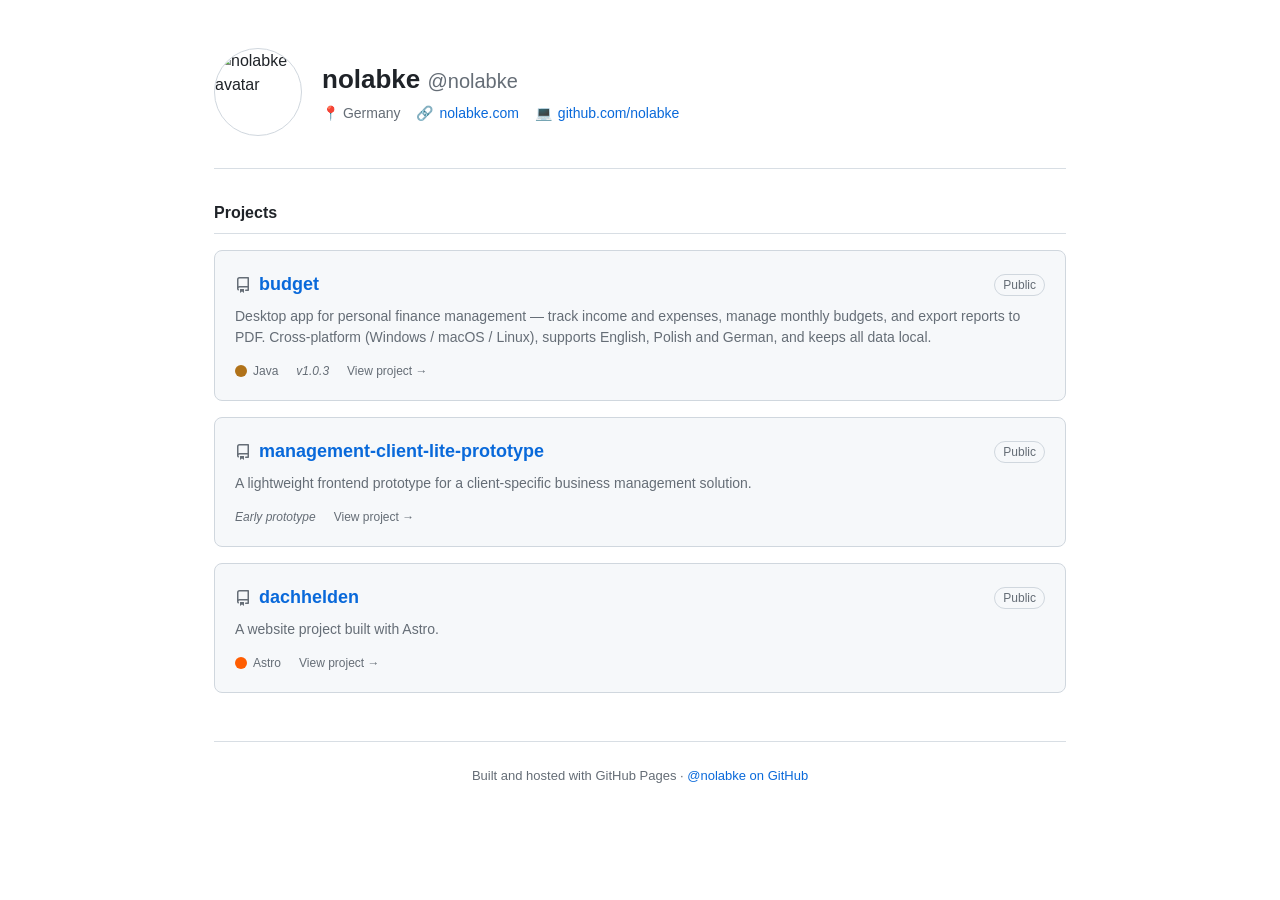
==== index.html @ d10775ad "Init" ====
<!DOCTYPE html>
<html lang="en">
<head>
<meta charset="UTF-8">
<meta name="viewport" content="width=device-width, initial-scale=1.0">
<title>nolabke</title>
<meta name="description" content="Projects by nolabke">
<link rel="stylesheet" href="styles.css">
</head>
<body>
  <div class="wrap">

    <header class="profile">
      <img src="https://avatars.githubusercontent.com/u/299055262?v=4" alt="nolabke avatar">
      <div>
        <h1>nolabke <span class="username">@nolabke</span></h1>
        <div class="meta">
          <span>📍 Germany</span>
          <span>🔗 <a href="https://nolabke.com" target="_blank" rel="noopener">nolabke.com</a></span>
          <span>💻 <a href="https://github.com/nolabke" target="_blank" rel="noopener">github.com/nolabke</a></span>
        </div>
      </div>
    </header>

    <h2 class="section-title">Projects</h2>

    <div class="repos">

      <!-- budget -->
      <a class="repo-card" href="projects/budget.html" style="display:block;">
        <div class="repo-head">
          <span class="repo-name">
            <svg height="16" viewBox="0 0 16 16" width="16" aria-hidden="true"><path d="M2 2.5A2.5 2.5 0 0 1 4.5 0h8.75a.75.75 0 0 1 .75.75v12.5a.75.75 0 0 1-.75.75h-2.5a.75.75 0 0 1 0-1.5h1.75v-2h-8a1 1 0 0 0-.714 1.7.75.75 0 1 1-1.072 1.05A2.495 2.495 0 0 1 2 11.5Zm10.5-1h-8a1 1 0 0 0-1 1v6.708A2.486 2.486 0 0 1 4.5 9h8ZM5 12.25a.25.25 0 0 1 .25-.25h3.5a.25.25 0 0 1 .25.25v3.25a.25.25 0 0 1-.4.2l-1.45-1.087a.249.249 0 0 0-.3 0L5.4 15.7a.25.25 0 0 1-.4-.2Z"></path></svg>
            budget
          </span>
          <span class="visibility">Public</span>
        </div>
        <p class="desc">Desktop app for personal finance management — track income and expenses, manage monthly budgets, and export reports to PDF. Cross-platform (Windows / macOS / Linux), supports English, Polish and German, and keeps all data local.</p>
        <div class="repo-footer">
          <span class="lang"><span class="lang-dot" style="background:#b07219;"></span>Java</span>
          <span class="status">v1.0.3</span>
          <span class="view-link">View project →</span>
        </div>
      </a>

      <!-- management-client-lite-prototype -->
      <a class="repo-card" href="projects/management-client-lite-prototype.html" style="display:block;">
        <div class="repo-head">
          <span class="repo-name">
            <svg height="16" viewBox="0 0 16 16" width="16" aria-hidden="true"><path d="M2 2.5A2.5 2.5 0 0 1 4.5 0h8.75a.75.75 0 0 1 .75.75v12.5a.75.75 0 0 1-.75.75h-2.5a.75.75 0 0 1 0-1.5h1.75v-2h-8a1 1 0 0 0-.714 1.7.75.75 0 1 1-1.072 1.05A2.495 2.495 0 0 1 2 11.5Zm10.5-1h-8a1 1 0 0 0-1 1v6.708A2.486 2.486 0 0 1 4.5 9h8ZM5 12.25a.25.25 0 0 1 .25-.25h3.5a.25.25 0 0 1 .25.25v3.25a.25.25 0 0 1-.4.2l-1.45-1.087a.249.249 0 0 0-.3 0L5.4 15.7a.25.25 0 0 1-.4-.2Z"></path></svg>
            management-client-lite-prototype
          </span>
          <span class="visibility">Public</span>
        </div>
        <p class="desc">A lightweight frontend prototype for a client-specific business management solution.</p>
        <div class="repo-footer">
          <span class="status">Early prototype</span>
          <span class="view-link">View project →</span>
        </div>
      </a>

      <!-- dachhelden -->
      <a class="repo-card" href="projects/dachhelden.html" style="display:block;">
        <div class="repo-head">
          <span class="repo-name">
            <svg height="16" viewBox="0 0 16 16" width="16" aria-hidden="true"><path d="M2 2.5A2.5 2.5 0 0 1 4.5 0h8.75a.75.75 0 0 1 .75.75v12.5a.75.75 0 0 1-.75.75h-2.5a.75.75 0 0 1 0-1.5h1.75v-2h-8a1 1 0 0 0-.714 1.7.75.75 0 1 1-1.072 1.05A2.495 2.495 0 0 1 2 11.5Zm10.5-1h-8a1 1 0 0 0-1 1v6.708A2.486 2.486 0 0 1 4.5 9h8ZM5 12.25a.25.25 0 0 1 .25-.25h3.5a.25.25 0 0 1 .25.25v3.25a.25.25 0 0 1-.4.2l-1.45-1.087a.249.249 0 0 0-.3 0L5.4 15.7a.25.25 0 0 1-.4-.2Z"></path></svg>
            dachhelden
          </span>
          <span class="visibility">Public</span>
        </div>
        <p class="desc">A website project built with Astro.</p>
        <div class="repo-footer">
          <span class="lang"><span class="lang-dot" style="background:#ff5d01;"></span>Astro</span>
          <span class="view-link">View project →</span>
        </div>
      </a>

    </div>

    <footer>
      Built and hosted with GitHub Pages · <a href="https://github.com/nolabke" target="_blank" rel="noopener">@nolabke on GitHub</a>
    </footer>

  </div>
</body>
</html>
---- styles.css ----
:root{
  --bg:#ffffff;
  --bg-elevated:#f6f8fa;
  --border:#d0d7de;
  --border-muted:#d8dee4;
  --fg:#1f2328;
  --fg-muted:#656d76;
  --accent:#0969da;
  --accent-emphasis:#0550ae;
  --success:#1a7f37;
  --font: -apple-system, BlinkMacSystemFont, "Segoe UI", Helvetica, Arial, sans-serif, "Apple Color Emoji", "Segoe UI Emoji";
  --font-mono: ui-monospace, SFMono-Regular, "SF Mono", Menlo, Consolas, monospace;
}
*{box-sizing:border-box;}
body{
  margin:0;
  background:var(--bg);
  color:var(--fg);
  font-family:var(--font);
  line-height:1.5;
}
a{color:var(--accent); text-decoration:none;}
a:hover{text-decoration:underline;}

.wrap{
  max-width:900px;
  margin:0 auto;
  padding:48px 24px 80px;
}

/* header / profile */
header.profile{
  display:flex;
  align-items:center;
  gap:20px;
  padding-bottom:32px;
  margin-bottom:32px;
  border-bottom:1px solid var(--border-muted);
}
header.profile img{
  width:88px;
  height:88px;
  border-radius:50%;
  border:1px solid var(--border);
}
header.profile h1{
  margin:0 0 4px;
  font-size:26px;
  font-weight:600;
}
header.profile .username{
  color:var(--fg-muted);
  font-weight:400;
  font-size:20px;
}
header.profile .bio{
  margin:2px 0 8px;
  color:var(--fg-muted);
  max-width:520px;
}
header.profile .meta{
  display:flex;
  flex-wrap:wrap;
  gap:16px;
  font-size:14px;
  color:var(--fg-muted);
}
header.profile .meta span{
  display:inline-flex;
  align-items:center;
  gap:6px;
}

/* section title */
h2.section-title{
  font-size:16px;
  font-weight:600;
  padding-bottom:8px;
  margin:0 0 16px;
  border-bottom:1px solid var(--border-muted);
}

/* repo cards */
.repos{
  display:flex;
  flex-direction:column;
  gap:16px;
}
.repo-card{
  border:1px solid var(--border);
  border-radius:8px;
  padding:20px;
  background:var(--bg-elevated);
  transition:border-color .15s ease, box-shadow .15s ease;
}
.repo-card:hover{
  border-color:#8b949e;
  box-shadow:0 1px 3px rgba(31,35,40,0.08);
}
a.repo-card, a.repo-card:hover{
  color:inherit;
  text-decoration:none;
}
.repo-card .repo-head{
  display:flex;
  align-items:center;
  justify-content:space-between;
  flex-wrap:wrap;
  gap:8px;
  margin-bottom:8px;
}
.repo-card .repo-name{
  font-size:18px;
  font-weight:600;
  color:var(--accent);
  display:flex;
  align-items:center;
  gap:8px;
}
.repo-card .repo-name svg{
  fill:var(--fg-muted);
  flex-shrink:0;
}
.repo-card .visibility{
  font-size:12px;
  color:var(--fg-muted);
  border:1px solid var(--border);
  border-radius:999px;
  padding:1px 8px;
  font-weight:500;
}
.repo-card p.desc{
  margin:0 0 14px;
  color:var(--fg-muted);
  font-size:14px;
}
.repo-card .repo-footer{
  display:flex;
  align-items:center;
  gap:18px;
  font-size:12px;
  color:var(--fg-muted);
}
.repo-card .lang{
  display:inline-flex;
  align-items:center;
  gap:6px;
}
.lang-dot{
  width:12px;
  height:12px;
  border-radius:50%;
  display:inline-block;
}
.repo-card .status{
  font-style:italic;
}
.repo-card a.view-link{
  margin-left:auto;
  font-weight:500;
}

/* project detail pages */
.back-link{
  display:inline-block;
  margin-bottom:24px;
  font-size:14px;
}
article.project{
  border:1px solid var(--border);
  border-radius:8px;
  padding:32px;
  background:var(--bg-elevated);
}
article.project h1{
  margin:0 0 8px;
  font-size:28px;
  display:flex;
  align-items:center;
  gap:10px;
}
article.project h1 svg{
  fill:var(--fg-muted);
}
article.project .tagline{
  color:var(--fg-muted);
  margin:0 0 20px;
  font-size:16px;
}
article.project .facts{
  display:flex;
  flex-wrap:wrap;
  gap:20px;
  margin-bottom:24px;
  padding-bottom:24px;
  border-bottom:1px solid var(--border-muted);
  font-size:13px;
  color:var(--fg-muted);
}
article.project .facts span{
  display:inline-flex;
  align-items:center;
  gap:6px;
}
article.project h2{
  font-size:16px;
  margin:24px 0 10px;
}
article.project ul{
  margin:0 0 16px;
  padding-left:22px;
}
article.project li{
  margin-bottom:6px;
}
article.project .cta{
  margin-top:24px;
  display:flex;
  gap:12px;
  flex-wrap:wrap;
}
.btn{
  display:inline-block;
  padding:8px 16px;
  border-radius:6px;
  font-size:14px;
  font-weight:500;
  border:1px solid var(--border);
}
.btn.primary{
  background:var(--accent);
  color:#fff;
  border-color:var(--accent-emphasis);
}
.btn.primary:hover{
  background:var(--accent-emphasis);
  text-decoration:none;
}
.btn.secondary{
  background:var(--bg);
  color:var(--fg);
}
.btn.secondary:hover{
  background:var(--bg-elevated);
  text-decoration:none;
}

footer{
  margin-top:48px;
  padding-top:24px;
  border-top:1px solid var(--border-muted);
  color:var(--fg-muted);
  font-size:13px;
  text-align:center;
}

@media (max-width:520px){
  header.profile{flex-direction:column; text-align:center;}
  header.profile .meta{justify-content:center;}
  .repo-card .repo-footer{flex-wrap:wrap;}
  .repo-card a.view-link{margin-left:0;}
  article.project{padding:20px;}
}
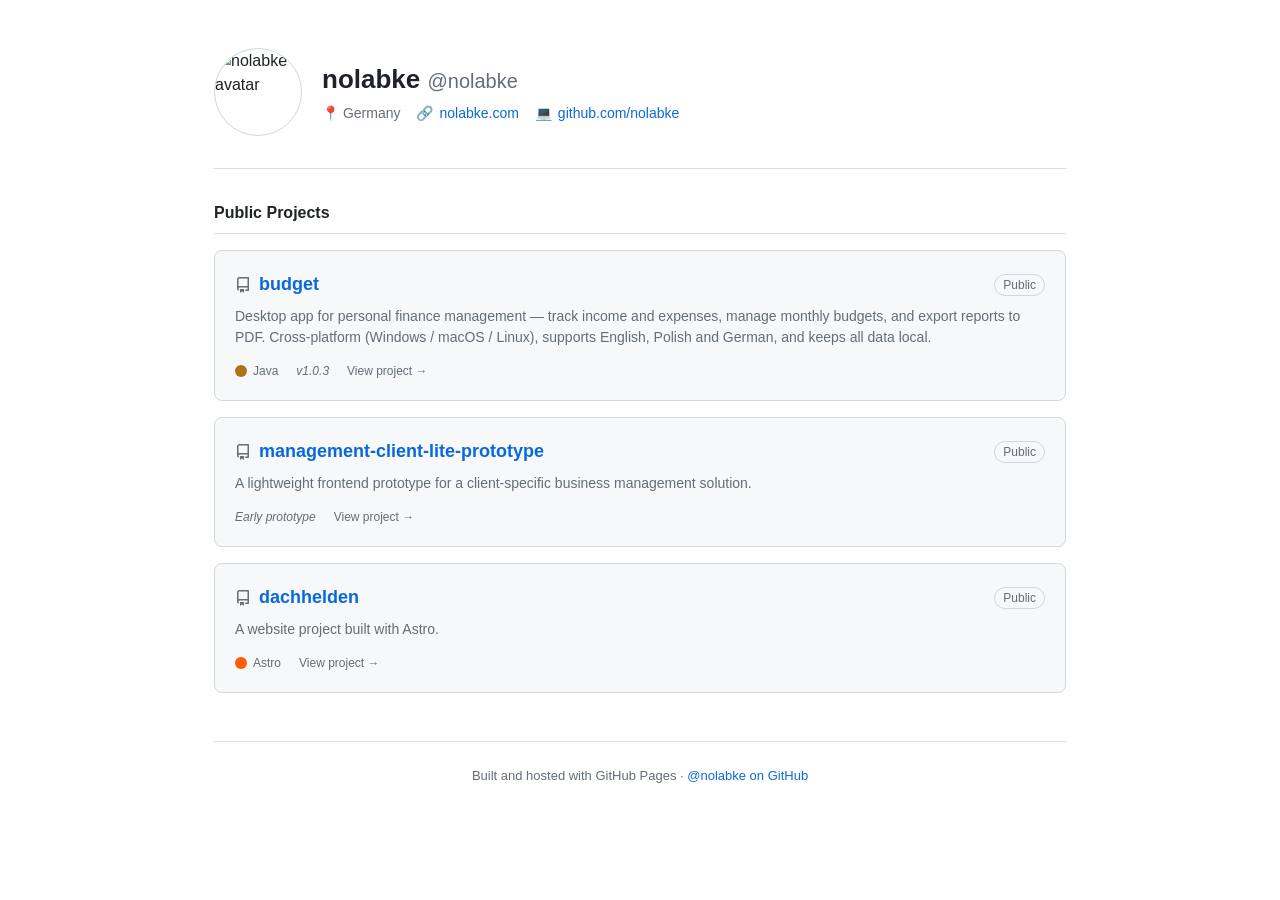
==== commit 5810b1ab: "Change section title from 'Projects' to 'Public Projects'" ====
--- a/index.html
+++ b/index.html
@@ -22,7 +22,7 @@
       </div>
     </header>
 
-    <h2 class="section-title">Projects</h2>
+    <h2 class="section-title">Public Projects</h2>
 
     <div class="repos">
 
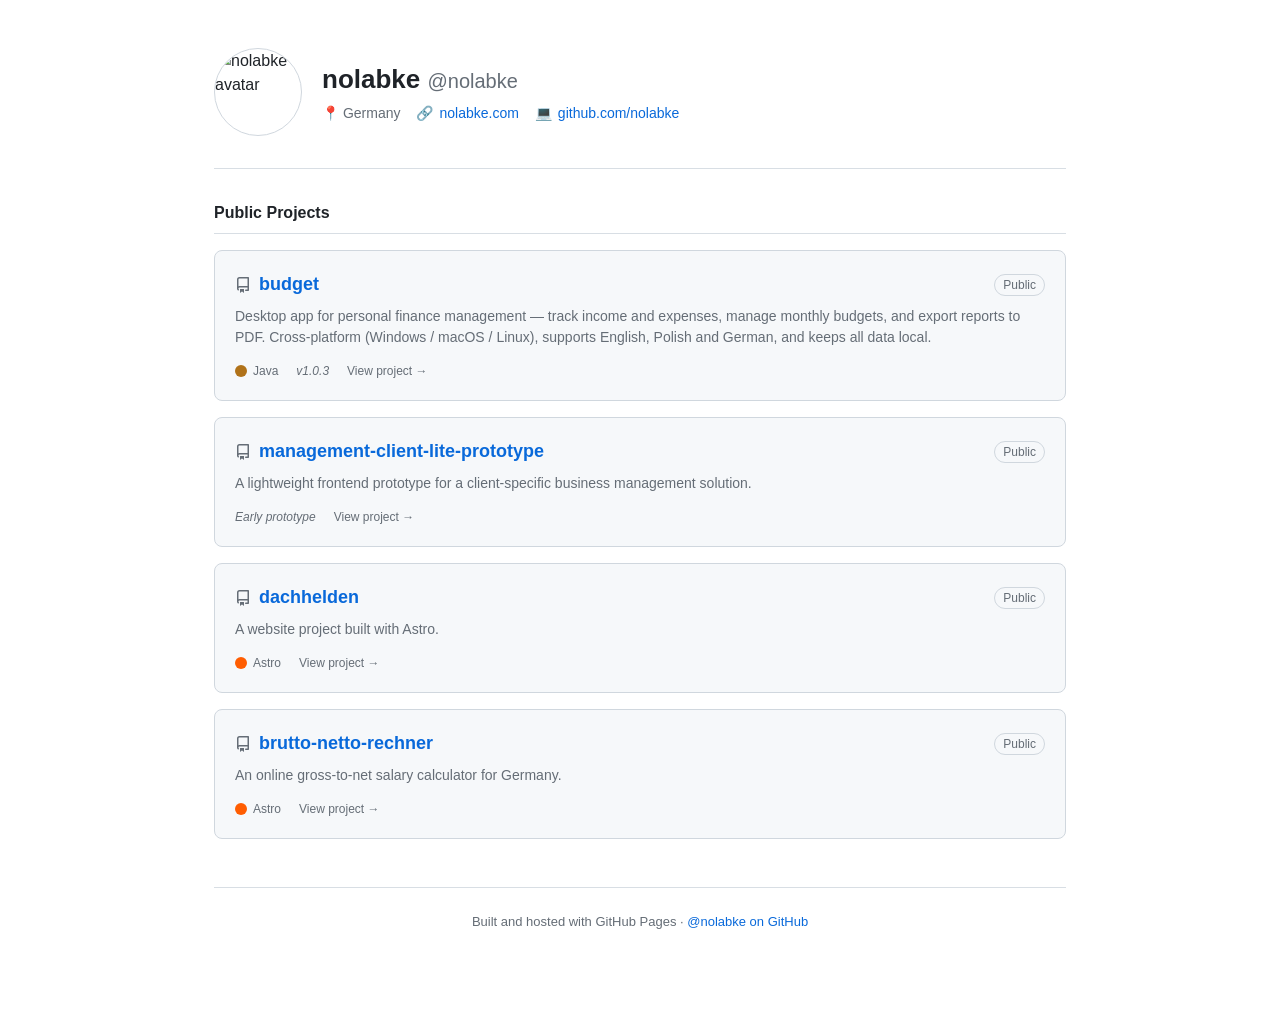
==== commit 68dfcbcb: "Add brutto-netto-rechner project card Added a new project card for the brutto-netto-rechner, an onli" ====
--- a/index.html
+++ b/index.html
@@ -6,6 +6,7 @@
 <title>nolabke</title>
 <meta name="description" content="Projects by nolabke">
 <link rel="stylesheet" href="styles.css">
+<script defer src="https://analytics.nolabke.com/script.js" data-website-id="f37600c5-b9c2-4ffb-bcc0-ac0452c9cfc1"></script>
 </head>
 <body>
   <div class="wrap">
@@ -75,6 +76,22 @@
         </div>
       </a>
 
+      <!-- brutto-netto-rechner -->
+<a class="repo-card" href="projects/brutto-netto-rechner.html" style="display:block;">
+  <div class="repo-head">
+    <span class="repo-name">
+      <svg height="16" viewBox="0 0 16 16" width="16" aria-hidden="true"><path d="M2 2.5A2.5 2.5 0 0 1 4.5 0h8.75a.75.75 0 0 1 .75.75v12.5a.75.75 0 0 1-.75.75h-2.5a.75.75 0 0 1 0-1.5h1.75v-2h-8a1 1 0 0 0-.714 1.7.75.75 0 1 1-1.072 1.05A2.495 2.495 0 0 1 2 11.5Zm10.5-1h-8a1 1 0 0 0-1 1v6.708A2.486 2.486 0 0 1 4.5 9h8ZM5 12.25a.25.25 0 0 1 .25-.25h3.5a.25.25 0 0 1 .25.25v3.25a.25.25 0 0 1-.4.2l-1.45-1.087a.249.249 0 0 0-.3 0L5.4 15.7a.25.25 0 0 1-.4-.2Z"></path></svg>
+      brutto-netto-rechner
+    </span>
+    <span class="visibility">Public</span>
+  </div>
+  <p class="desc">An online gross-to-net salary calculator for Germany.</p>
+  <div class="repo-footer">
+    <span class="lang"><span class="lang-dot" style="background:#ff5d01;"></span>Astro</span>
+    <span class="view-link">View project →</span>
+  </div>
+</a>
+
     </div>
 
     <footer>
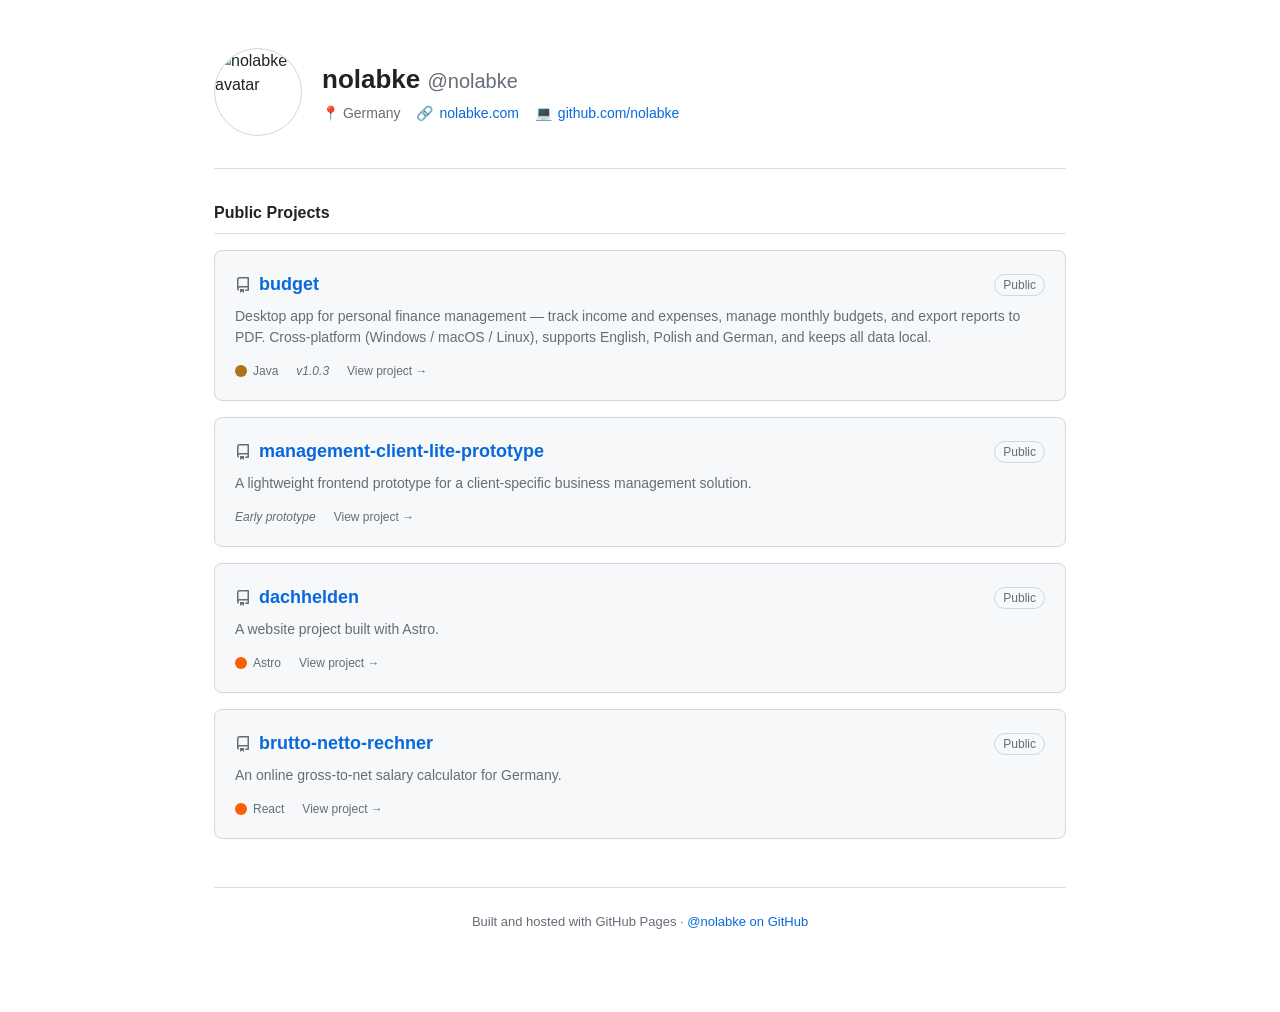
==== commit 49e1ed55: "Change brutto-netto-rechner project card to React Updated the brutto-netto-rechner project card to u" ====
--- a/index.html
+++ b/index.html
@@ -77,20 +77,20 @@
       </a>
 
       <!-- brutto-netto-rechner -->
-<a class="repo-card" href="projects/brutto-netto-rechner.html" style="display:block;">
-  <div class="repo-head">
-    <span class="repo-name">
-      <svg height="16" viewBox="0 0 16 16" width="16" aria-hidden="true"><path d="M2 2.5A2.5 2.5 0 0 1 4.5 0h8.75a.75.75 0 0 1 .75.75v12.5a.75.75 0 0 1-.75.75h-2.5a.75.75 0 0 1 0-1.5h1.75v-2h-8a1 1 0 0 0-.714 1.7.75.75 0 1 1-1.072 1.05A2.495 2.495 0 0 1 2 11.5Zm10.5-1h-8a1 1 0 0 0-1 1v6.708A2.486 2.486 0 0 1 4.5 9h8ZM5 12.25a.25.25 0 0 1 .25-.25h3.5a.25.25 0 0 1 .25.25v3.25a.25.25 0 0 1-.4.2l-1.45-1.087a.249.249 0 0 0-.3 0L5.4 15.7a.25.25 0 0 1-.4-.2Z"></path></svg>
-      brutto-netto-rechner
-    </span>
-    <span class="visibility">Public</span>
-  </div>
-  <p class="desc">An online gross-to-net salary calculator for Germany.</p>
-  <div class="repo-footer">
-    <span class="lang"><span class="lang-dot" style="background:#ff5d01;"></span>Astro</span>
-    <span class="view-link">View project →</span>
-  </div>
-</a>
+      <a class="repo-card" href="projects/brutto-netto-rechner.html" style="display:block;">
+        <div class="repo-head">
+          <span class="repo-name">
+            <svg height="16" viewBox="0 0 16 16" width="16" aria-hidden="true"><path d="M2 2.5A2.5 2.5 0 0 1 4.5 0h8.75a.75.75 0 0 1 .75.75v12.5a.75.75 0 0 1-.75.75h-2.5a.75.75 0 0 1 0-1.5h1.75v-2h-8a1 1 0 0 0-.714 1.7.75.75 0 1 1-1.072 1.05A2.495 2.495 0 0 1 2 11.5Zm10.5-1h-8a1 1 0 0 0-1 1v6.708A2.486 2.486 0 0 1 4.5 9h8ZM5 12.25a.25.25 0 0 1 .25-.25h3.5a.25.25 0 0 1 .25.25v3.25a.25.25 0 0 1-.4.2l-1.45-1.087a.249.249 0 0 0-.3 0L5.4 15.7a.25.25 0 0 1-.4-.2Z"></path></svg>
+            brutto-netto-rechner
+          </span>
+          <span class="visibility">Public</span>
+        </div>
+        <p class="desc">An online gross-to-net salary calculator for Germany.</p>
+        <div class="repo-footer">
+          <span class="lang"><span class="lang-dot" style="background:#ff5d01;"></span>React</span>
+          <span class="view-link">View project →</span>
+        </div>
+      </a>
 
     </div>
 
